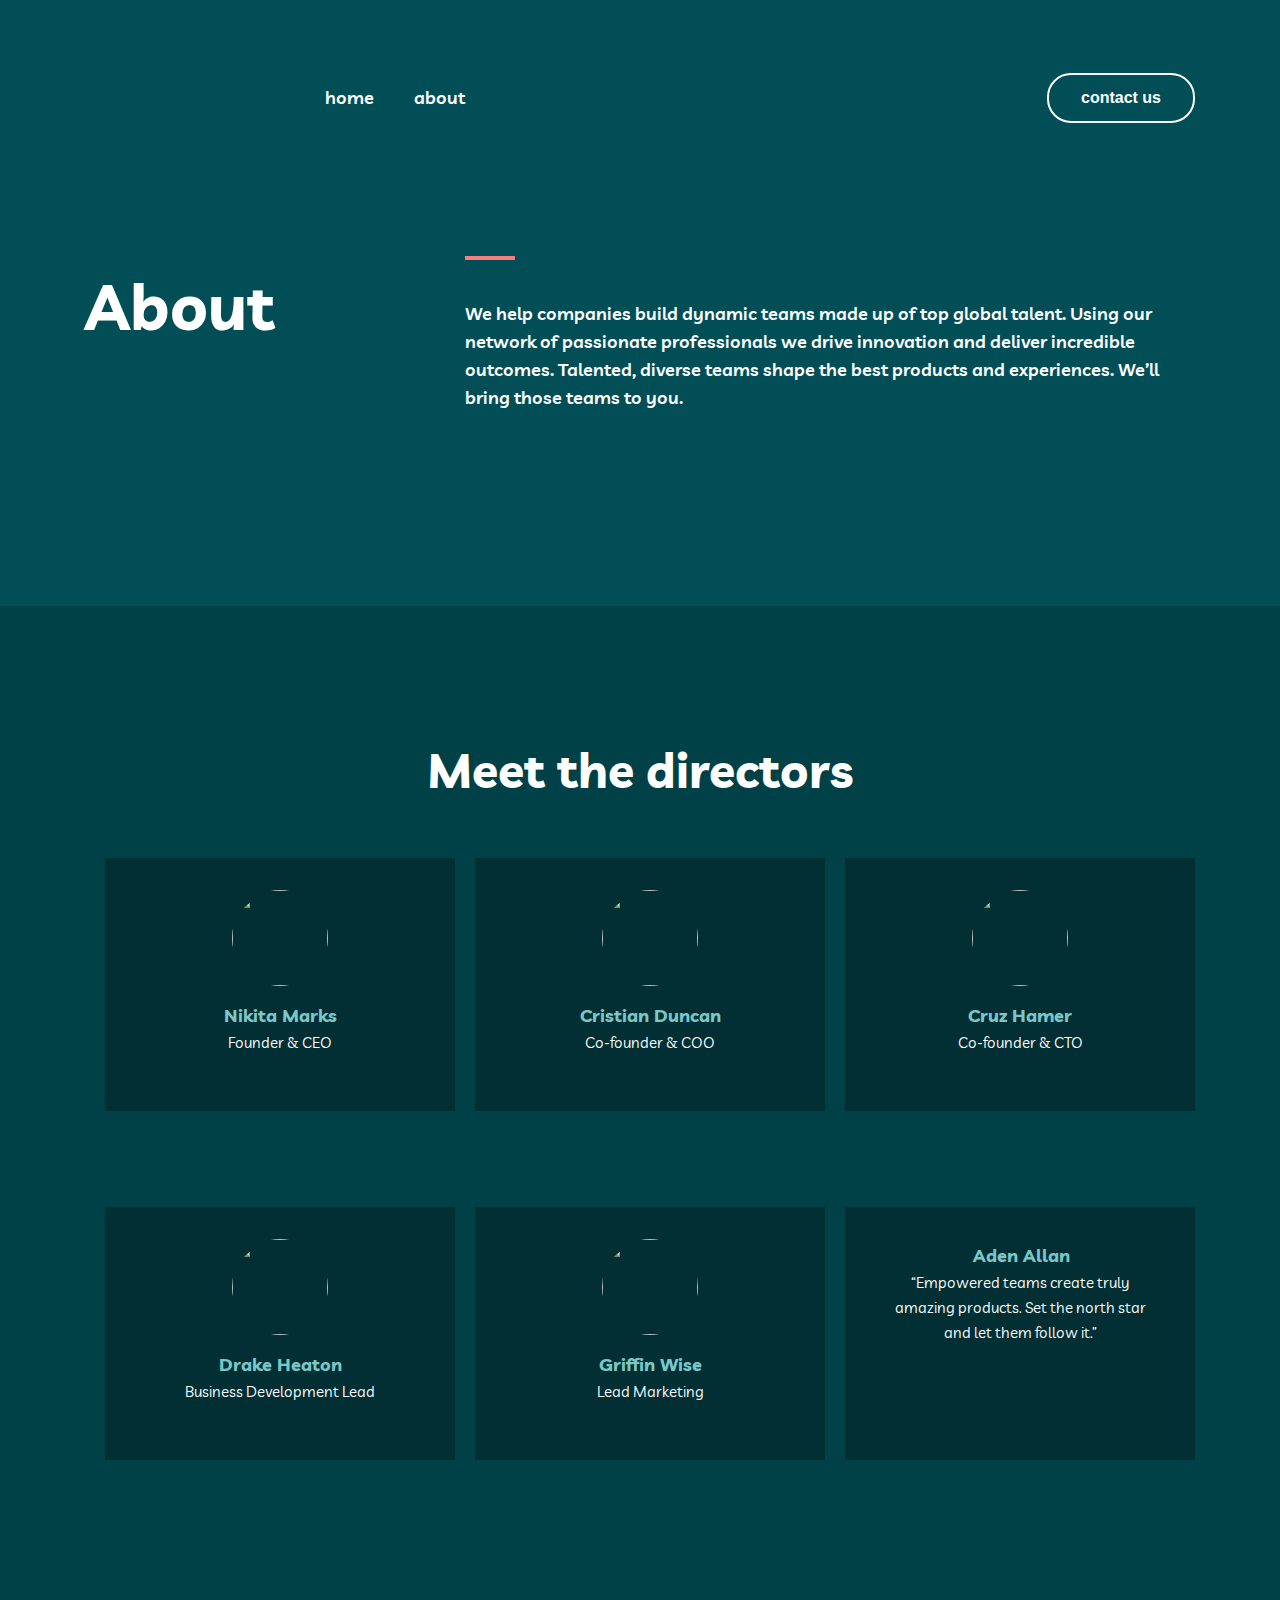
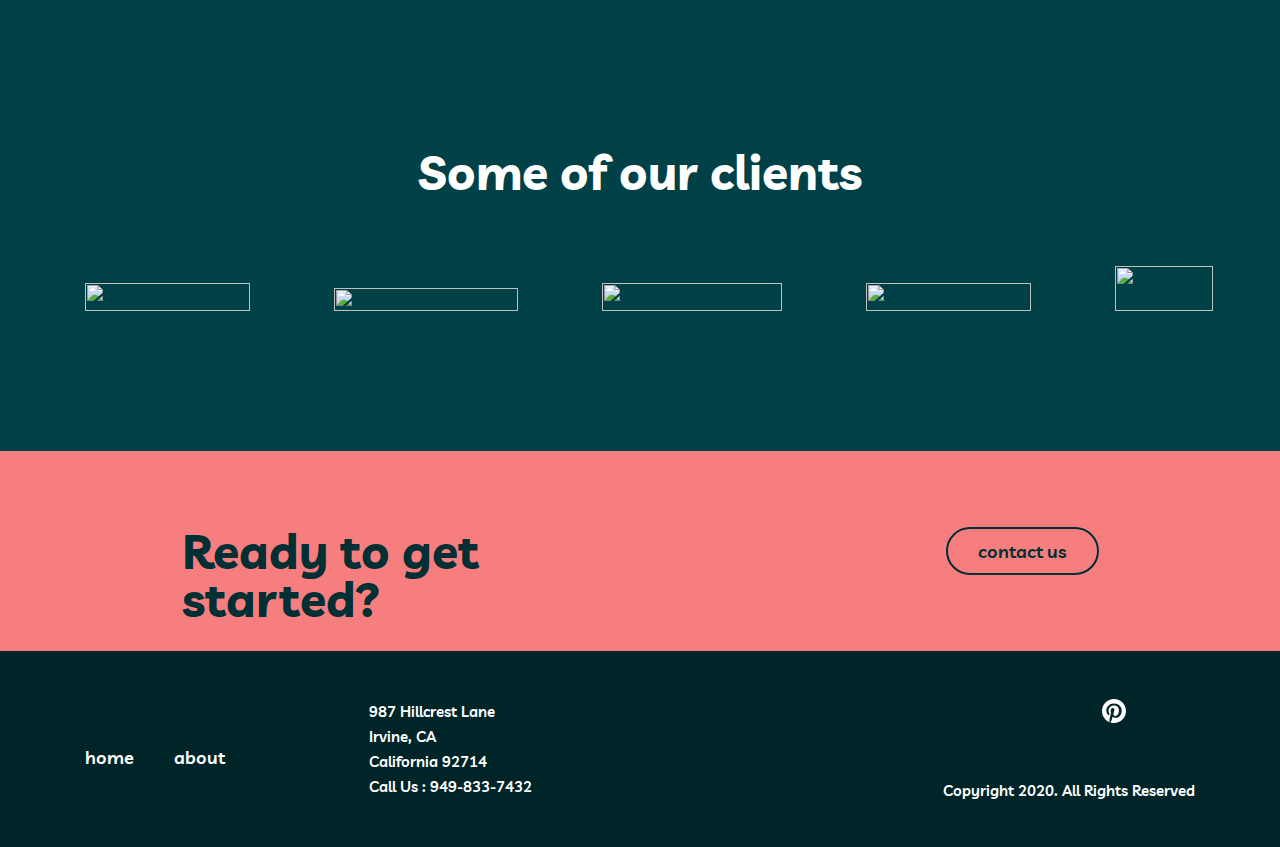
==== about.html @ f2b21e02 "Merge pull request #7 from Azizbekich-Gaffarov/main" ====
<!DOCTYPE html>
<html lang="en">
<head>
    <meta charset="UTF-8">
    <meta name="viewport" content="width=device-width, initial-scale=1.0">
    <title>About</title>
    <link rel="stylesheet" href="./css/about.css">
    <link rel="stylesheet" href="./css/normalize.css">
    <!--Google fonts-->
    <link rel="preconnect" href="https://fonts.googleapis.com">
    <link rel="preconnect" href="https://fonts.gstatic.com" crossorigin>
    <link href="https://fonts.googleapis.com/css2?family=Livvic:wght@600;700&display=swap" rel="stylesheet">
</head>
<body>
    <!--Header-->
    <header class="header">
        <div class="header-container">
            <a class="header-logo" href="">
                <img src="./images/site-logo.svg" alt="">
            </a>
            <ul class="item">
                <li>
                    <a class="link" href="./index.html">home</a>
                </li>
                <li>
                    <a class="link" href="./about.html">about</a>
                </li>
            </ul>
            <button class="header-btn">contact us</button>
        </div>
        
        <div class="header-bottom">
            <h1 class="hero-title">About</h1>
            <div class="hero-item-3">
                <div class="hero-box"></div>
                <p class="text">We help companies build dynamic teams made up of top global talent. Using our network of passionate professionals we drive innovation and deliver incredible outcomes. Talented, diverse teams shape the best products and experiences. We’ll bring those teams to you.</p>
            </div>
        </div>
        
        <img class="hero-bottom-img" src="./images/about-hero-img.svg" alt="">
    </header>
    
    <!--main-->
    
    <main>
        <section class="meet">
            <img class="meet-top-img" src="./images/meet-top.png" alt="">
            <img class="meet-bottom-img" src="./images/meet-bottom.png" alt="">
            
            <div class="meet-container">
                <div class="meet-title">
                    <h1 class="meet-title-text">Meet the directors</h1>
                </div>
                
                <div class="people-wrap">
                    <div class="box1">
                        <div class="box2">
                            <img class="peopl" src="./images/meet1.png" alt="">
                            <p class="peopl-link" href="">Nikita Marks</p>
                            <p class="peopl-text">Founder & CEO</p>
                            
                            <a class="imags" href="">
                                <img class="plus" src="./images/plus.png" alt="">
                            </a>
                        </div>
                    </div>
                    
                    <div class="box1">
                        <div class="box2">
                            <img class="peopl" src="./images/meet2.png" alt="">
                            <p class="peopl-link" href="">Cristian Duncan</p>
                            <p class="peopl-text">Co-founder & COO</p>
                            
                            <a class="imags" href="">
                                <img class="plus" src="./images/plus.png" alt="">
                            </a>
                        </div>
                    </div>
                    
                    <div class="box1">
                        <div class="box2">
                            <img class="peopl" src="./images/meet3.png" alt="">
                            <p class="peopl-link" href="">Cruz Hamer</p>
                            <p class="peopl-text">Co-founder & CTO</p>
                            
                            <a class="imags" href="">
                                <img class="plus" src="./images/plus.png" alt="">
                            </a>
                        </div>
                    </div>
                    
                    <div class="people-wrap-bottom">
                        <div class="box1">
                            <div class="box2">
                                <img class="peopl" src="./images/meet4.png" alt="">
                                <p class="peopl-link" href="">Drake Heaton</p>
                                <p class="peopl-text">Business Development Lead</p>
                                
                                <a class="imags" href="">
                                    <img class="plus" src="./images/plus.png" alt="">
                                </a>
                            </div>
                        </div>
                    </div>
                    
                    <div class="people-wrap-bottom">
                        <div class="box1">
                            <div class="box2">
                                <img class="peopl" src="./images/meet5.png" alt="">
                                <p class="peopl-link" href="">Griffin Wise</p>
                                <p class="peopl-text">Lead Marketing</p>
                                
                                <a class="imags" href="">
                                    <img class="plus" src="./images/plus.png" alt="">
                                </a>
                            </div>
                        </div>
                    </div>
                    
                    <div class="people-wrap-bottom">
                        <div class="box1">
                            <div class="box3">
                                <p class="peopl-link2" href="">Aden Allan</p>
                                <p class="peopl-text2">“Empowered teams create truly amazing products. Set the north star and let them follow it.”</p>
                                
                                <div class="linkn">
                                    <a class="links" href="">
                                        <img class="logo-s" src="./images/tweeter.svg" alt="">
                                    </a>
                                    
                                    <a class="links" href="">
                                        <img class="logo-s" src="./images/linkin.svg" alt="">
                                    </a>    
                                </div>                                
                            </div>
                            <a class="imags" href="">
                                <img class="iks" src="./images/x.png" alt="">
                            </a>
                        </div>
                    </div>
                </div>
            </div>
        </section>

        <div class="some-container">
            <h4 class="some-item">Some of our clients</h4>
            <div class="some-wrap">
                <img class="some-img1" src="./images/Bitmap1.png" alt="">
                <img class="some-img2" src="./images/Bitmap2.png" alt="">
                <img class="some-img3" src="./images/Bitmap3.png" alt="">
                <img class="some-img4" src="./images/Bitmap4.png" alt="">
                <img class="some-img5" src="./images/Bitmap5.png" alt="">
            </div>
        </div>
        
        <section class="start">
            <img class="start-img" src="./images/start-img.svg" alt="">
            <div class="start-container">
                <h4 class="start-title">Ready to get started?</h4>
                <a class="start-link" href="">contact us</a>
            </div>
        </section>
        
    </main>
    
    <!--footer-->
    <footer class="footer">
        <div class="fotter-container">
            <div class="footer-logo-wrap">
                <a href="">
                    <img class="footer-logo" src="./images/site-logo.svg" alt="">
                </a>
                <ul class="footer-item">
                    <li class="footer-list">
                        <a class="footer-link" href="">home</a>
                    </li>
                    <li class="footer-list">
                        <a class="footer-link" href="">about</a>
                    </li>
                </ul>
            </div>
            
            <div class="call-center">
                <a class="call-link" href="">987  Hillcrest Lane <br> Irvine, CA <br> California 92714 <br> Call Us : 949-833-7432</a>
            </div>
            
            <div class="sorshal-media">
                <a href="" style="margin-left: 254px;">
                    <img class="ijtimoiy-tarmoq" src="./images/facebook.svg" alt="">
                </a>
                
                <a href="">
                    <img class="ijtimoiy-tarmoq" src="./images/Path.svg" alt="">
                </a>
                
                <a href="">
                    <img class="ijtimoiy-tarmoq" src="./images/tweeter.svg" alt="">
                </a>
                
                <p class="time-zone">Copyright 2020. All Rights Reserved</p>
                
            </div>
        </div>
    </footer>
    
    <script src="./js/index.js"></script>
</body>
</html>
---- css/about.css ----
* {
    box-sizing: border-box;
    padding: 0;
    margin: 0;
}

body {
    background-color: #004047;
    font-family: "Livvic", sans-serif;
}

.header {
    padding-top: 73px;
    padding-bottom: 194px;
    background: #014E56;
}

.header-container {
    display: flex;
    width: 1110px;
    margin-left: auto;
    margin-right: auto;
}

.header-logo {
    display: flex;
    width: 160px;
    height: 40px;
}

.item {
    display: flex;
    align-items: center;
    list-style: none;
    margin-left: 80px;
}

.link {
    color: #FFF;
    font-size: 18px;
    font-weight: 600;
    line-height: 28px;
    text-decoration: none;
    align-items: center;
    transition: all 0.3s;
    margin-right: 40px; 
}

.link:active {
    color: #F67E7E;
}

.header-btn {
    padding: 9px 32px 9px 32px;
    border-radius: 24px;
    border: 2px solid #fff;
    background-color: transparent;
    color: #fff;
    font-size: 16px;
    font-weight: 600;
    line-height: 28px;
    margin-left: auto;
}

.header-btn:active {
    background-color: #fff;
    color: #002529;
}

.header-bottom {
    width: 1110px;
    margin-left: auto;
    margin-right: auto;
    margin-top: 133px;
    display: flex;
    position: relative;
}

.header-bottom {
    width: 1110px;
    margin-left: auto;
    margin-right: auto;
    display: flex;
}

.hero-title {
    width: 350px;
    height: 100px;
    font-size: 64px;
    font-weight: 700;
    line-height: 100px;
    letter-spacing: 0px;
    text-align: left;
    color: #fff;
    margin: 0;
}

.hero-item-3 {
    width: 445px;
    margin-left: 30px;
}

.hero-box {
    width: 50px;
    height: 4px;
    background: #F67E7E;
    margin-bottom: 40px;
    border: none;
}

.text {
    width: 730px;
    height: 112px;
    top: 44px;
    font-size: 18px;
    font-weight: 600;
    line-height: 28px;
    letter-spacing: 0px;
    text-align: left;
    color: #fff;
}

.hero-bottom-img {
    position: absolute;
    right: 0;
}

.meet {
    padding-top: 140px;
    padding-bottom: 140px;
    background-color: #004047;
    position: relative;
}

.meet-top-img {
    position: absolute;
    left: 0;
    top: 0;
}

.meet-bottom-img {
    position: absolute;
    right: 0;
    bottom: 0;
}

.meet-container {
    width: 1110px;
    height: 722px;
    margin-left: auto;
    margin-right: auto;
}

.meet-title {
    font-size: 48px;
    font-weight: 700;
    line-height: 48px;
    text-align: center;
    margin-bottom: 64px;
    color: #fff;
}

.meet-title-text {
    width: 920px;
    text-align: center;
    font-size: 48px;
    font-weight: 700;
    line-height: 48px;
    margin-left: auto;
    margin-right: auto;
    color: #fff;
}

.people-wrap {
    display: flex;
    flex-wrap: wrap;
    justify-content: center;
}

.box1 {
    width: 350px;
    height: 253px;
    background-color: #012F34;
    margin-bottom: 48px;
    margin-left: 20px;
}

.box2 {
    width: 302px;
    height: 165px;
    margin-left: auto;
    margin-right: auto;
    padding-top: 32px;
}

.box3 {
    margin: 35px 48px 110px 48px;
}

.peopl {
    width: 96px;
    height: 96px;
    display: flex;
    border-radius: 96px;
    margin-left: auto;
    margin-right: auto;
    margin-bottom: 16px;
}

.peopl-link {
    width: 302px;
    height: 28px;
    font-size: 18px;
    font-weight: 700;
    line-height: 28px;
    letter-spacing: 0px;
    text-align: center;
    color: #79C8C7;
    text-decoration: none;
}

.peopl-link2 {
    width: 256px;
    height: 28px;
    font-size: 18px;
    font-weight: 700;
    line-height: 28px;
    letter-spacing: 0px;
    text-align: center;
    color: #79C8C7;
    text-decoration: none;
}

.peopl-text {
    width: 302px;
    height: 25px;
    top: 28px;
    font-size: 15px;
    line-height: 25px;
    letter-spacing: 0px;
    text-align: center;
    color: #fff;
}

.peopl-text2 {
    width: 254px;
    height: 25px;
    top: 28px;
    font-size: 15px;
    line-height: 25px;
    letter-spacing: 0px;
    text-align: center;
    color: #fff;
}

.imags {
}

.plus {
    margin-left: 123px;
    margin-top: 28px;
}

.people-wrap-bottom {
    display: flex;
    margin-top: 48px;
}

.linkn {
    width: -1px;
    height: 20px;
    margin: 78px 0px -74px 96px;
}

.links {
    text-decoration: none;
    margin-right: 14px;
}

.asab {
    display: flex;
    align-items: center;
    justify-content: center;
    width: 76px;
    height: 20px;
    margin-left: 40%;
    margin-top: 100px;
}

.logo-s {
}

.iks {
    margin-left: auto;
    margin-right: auto;
    display: flex;
    align-items: center;
    justify-content: center;
    color: #79C8C7;
    margin-top: 58px;
}

.some-container {
    width: 1110px;
    margin-left: auto;
    margin-right: auto;
    margin-bottom: 140px;
    margin-top: 140px;
}

.some-item {
    width: 920px;
    color: #fff;
    text-align: center;
    font-size: 48px;
    font-weight: 700;
    line-height: 48px;
    margin-left: auto;
    margin-right: auto;
    margin-bottom: 70px;
}

.some-wrap {
    width: 1128px;
    height: 45px;
}

.some-img1 {
    width: 165px;
    height: 28px;
}

.some-img2 {
    width: 184px;
    height: 23px;
    margin-left: 80px;
}

.some-img3 {
    width: 180px;
    height: 28px;
    margin-left: 80px;
}

.some-img4 {
    width: 165px;
    height: 28px;
    margin-left: 80px;
}

.some-img5 {
    width: 98px;
    height: 45px;
    margin-left: 80px;
}

.start {
    position: relative;
    padding-top: 76px;
    padding-bottom: 76px;
    background-color:#F67E7E;
}

.start-img {
    position: absolute;
    left: 0;
    bottom: 0;
}

.start-container {
    width: 917px;
    height: 48px;
    margin-left: auto;
    margin-right: auto;
    display: flex;
}

.start-title {
    width: 504px;
    height: 48px;
    font-size: 48px;
    font-weight: 700;
    line-height: 48px;
    letter-spacing: 0px;
    text-align: left;
    color: #012F34;
}

.start-link {
    width: 153px;
    height: 48px;
    font-size: 18px;
    font-weight: 600;
    line-height: 28px;
    letter-spacing: 0px;
    text-align: center;
    color: #012F34;
    text-decoration: none;
    border: 2px solid #012F34;
    border-radius: 76.5px;
    padding-top: 9px;
    margin-left: 260px;
}

.footer {
    padding-top: 48px;
    padding-bottom: 48px;
    background-color: #002529;
}

.fotter-container {
    width: 1110px;
    height: 100px;
    display: flex;
    margin-left: auto;
    margin-right: auto;
}

.footer-logo-wrap {
    width: 285px;
    height: 100px;
}

.footer-item {
    font-family: "Livvic";
    display: flex;
    list-style: none;
    margin-top: 25px;
    margin-bottom: 7px;
}

.footer-list {
    margin-right: 40px;
}

.footer-link {
    font-family: "Livvic";
    text-decoration: none;
    width: 51px;
    height: 28px;
    font-size: 18px;
    font-weight: 600;
    line-height: 28px;
    letter-spacing: 0px;
    text-align: left;
    color: #fff;
}

.call-center {
    font-family: "Livvic";
    width: 445px;
    height: 100px;
    font-size: 15px;
    font-weight: 600;
    line-height: 25px;
    letter-spacing: 0px;
    text-align: left;
}

.call-link {
    font-family: "Livvic";
    color: #fff;
    text-decoration: none;
    width: 145px;
    height: 100px;
    left: 285px;
    opacity: 0.6px;
    font-size: 15px;
    font-weight: 600;
    line-height: 25px;
    letter-spacing: 0px;
    text-align: left;
}

.sorshal-media {
    list-style: none;
}

.sorshal-media a {
    text-decoration: none;
}

.ijtimoiy-tarmoq {
    margin-left: 16px;
}

.time-zone {
    font-family: "Livvic";
    width: 258px;
    height: 25px;
    font-size: 15px;
    font-weight: 600;
    line-height: 25px;
    letter-spacing: 0px;
    text-align: right;
    color: #fff;
    margin-top: 51px;
    margin-left: 125px;
}
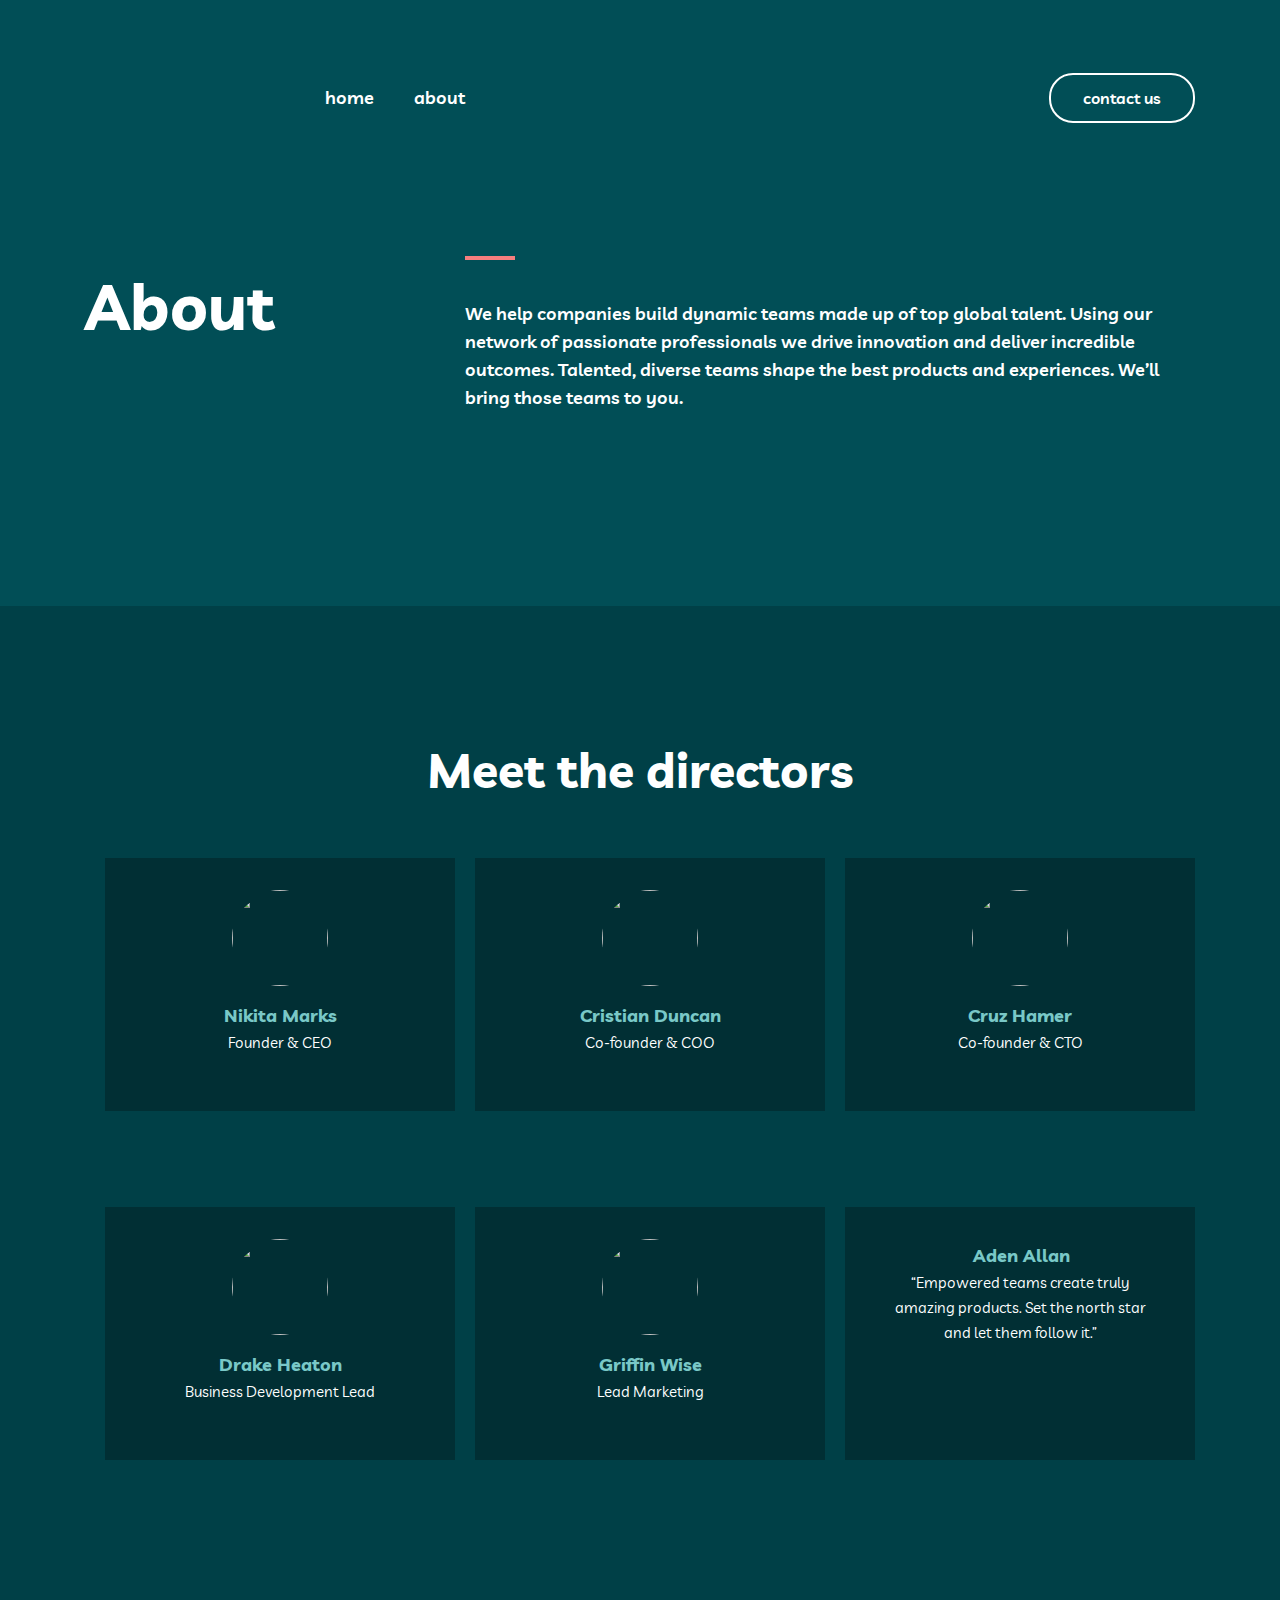
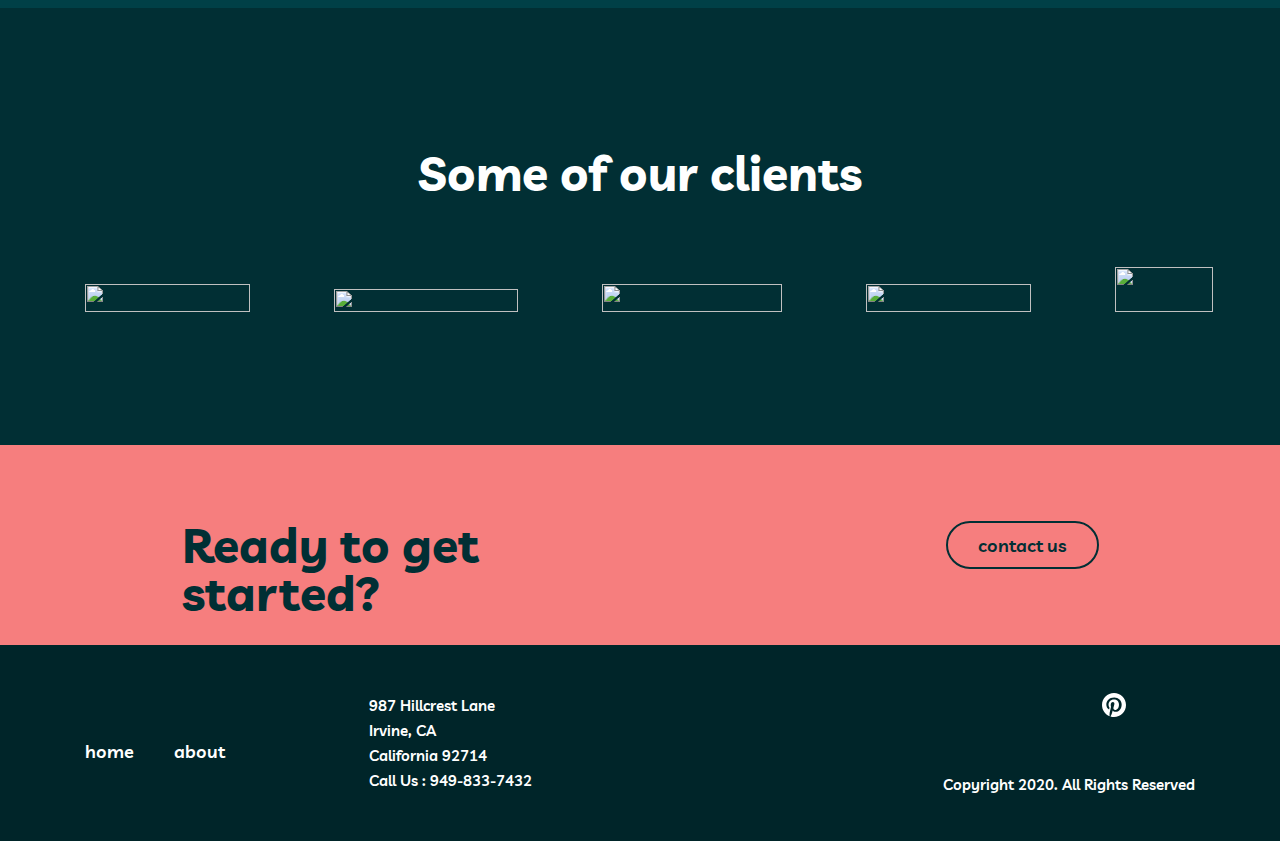
==== commit 75fcb2af: "Page The End" ====
--- a/about.html
+++ b/about.html
@@ -15,7 +15,7 @@
     <!--Header-->
     <header class="header">
         <div class="header-container">
-            <a class="header-logo" href="">
+            <a class="header-logo" href="./index.html">
                 <img src="./images/site-logo.svg" alt="">
             </a>
             <ul class="item">
@@ -26,7 +26,7 @@
                     <a class="link" href="./about.html">about</a>
                 </li>
             </ul>
-            <button class="header-btn">contact us</button>
+            <a class="header-btn" href="./contact.html">contact us</a>
         </div>
         
         <div class="header-bottom">
@@ -141,23 +141,25 @@
                 </div>
             </div>
         </section>
-
-        <div class="some-container">
-            <h4 class="some-item">Some of our clients</h4>
-            <div class="some-wrap">
-                <img class="some-img1" src="./images/Bitmap1.png" alt="">
-                <img class="some-img2" src="./images/Bitmap2.png" alt="">
-                <img class="some-img3" src="./images/Bitmap3.png" alt="">
-                <img class="some-img4" src="./images/Bitmap4.png" alt="">
-                <img class="some-img5" src="./images/Bitmap5.png" alt="">
-            </div>
-        </div>
+        
+        <section class="container">
+            <div class="some-container">
+                <h4 class="some-item">Some of our clients</h4>
+                <div class="some-wrap">
+                    <img class="some-img1" src="./images/Bitmap1.png" alt="">
+                    <img class="some-img2" src="./images/Bitmap2.png" alt="">
+                    <img class="some-img3" src="./images/Bitmap3.png" alt="">
+                    <img class="some-img4" src="./images/Bitmap4.png" alt="">
+                    <img class="some-img5" src="./images/Bitmap5.png" alt="">
+                </div>
+            </div>
+        </section>
         
         <section class="start">
             <img class="start-img" src="./images/start-img.svg" alt="">
             <div class="start-container">
                 <h4 class="start-title">Ready to get started?</h4>
-                <a class="start-link" href="">contact us</a>
+                <a class="start-link" href="./contact.html">contact us</a>
             </div>
         </section>
         
@@ -167,15 +169,15 @@
     <footer class="footer">
         <div class="fotter-container">
             <div class="footer-logo-wrap">
-                <a href="">
+                <a href="./index.html">
                     <img class="footer-logo" src="./images/site-logo.svg" alt="">
                 </a>
                 <ul class="footer-item">
                     <li class="footer-list">
-                        <a class="footer-link" href="">home</a>
+                        <a class="footer-link" href="./index.html">home</a>
                     </li>
                     <li class="footer-list">
-                        <a class="footer-link" href="">about</a>
+                        <a class="footer-link" href="./about.html">about</a>
                     </li>
                 </ul>
             </div>
--- a/css/about.css
+++ b/css/about.css
@@ -60,6 +60,7 @@
     font-weight: 600;
     line-height: 28px;
     margin-left: auto;
+    text-decoration: none;
 }
 
 .header-btn:active {
@@ -253,9 +254,6 @@
     color: #fff;
 }
 
-.imags {
-}
-
 .plus {
     margin-left: 123px;
     margin-top: 28px;
@@ -287,9 +285,6 @@
     margin-top: 100px;
 }
 
-.logo-s {
-}
-
 .iks {
     margin-left: auto;
     margin-right: auto;
@@ -298,6 +293,14 @@
     justify-content: center;
     color: #79C8C7;
     margin-top: 58px;
+}
+
+.container {
+    height: 437px;
+    background-color: #012F34;
+    padding: 1px 0px 0px 0px;
+    background-image: url(../images/clients-bg.png);
+    background-repeat: no-repeat;
 }
 
 .some-container {
@@ -402,6 +405,11 @@
     margin-left: 260px;
 }
 
+.start-link:active {
+    background-color: #012F34;
+    color: #fff;
+}
+
 .footer {
     padding-top: 48px;
     padding-bottom: 48px;
@@ -444,6 +452,10 @@
     letter-spacing: 0px;
     text-align: left;
     color: #fff;
+}
+
+.footer-link:active {
+    color: #F67E7E;
 }
 
 .call-center {
@@ -472,6 +484,10 @@
     text-align: left;
 }
 
+.call-link:hover {
+    color: #d7d7d7;
+}
+
 .sorshal-media {
     list-style: none;
 }
@@ -496,4 +512,8 @@
     color: #fff;
     margin-top: 51px;
     margin-left: 125px;
+}
+
+.time-zone:hover {
+    color: #d7d7d7;
 }